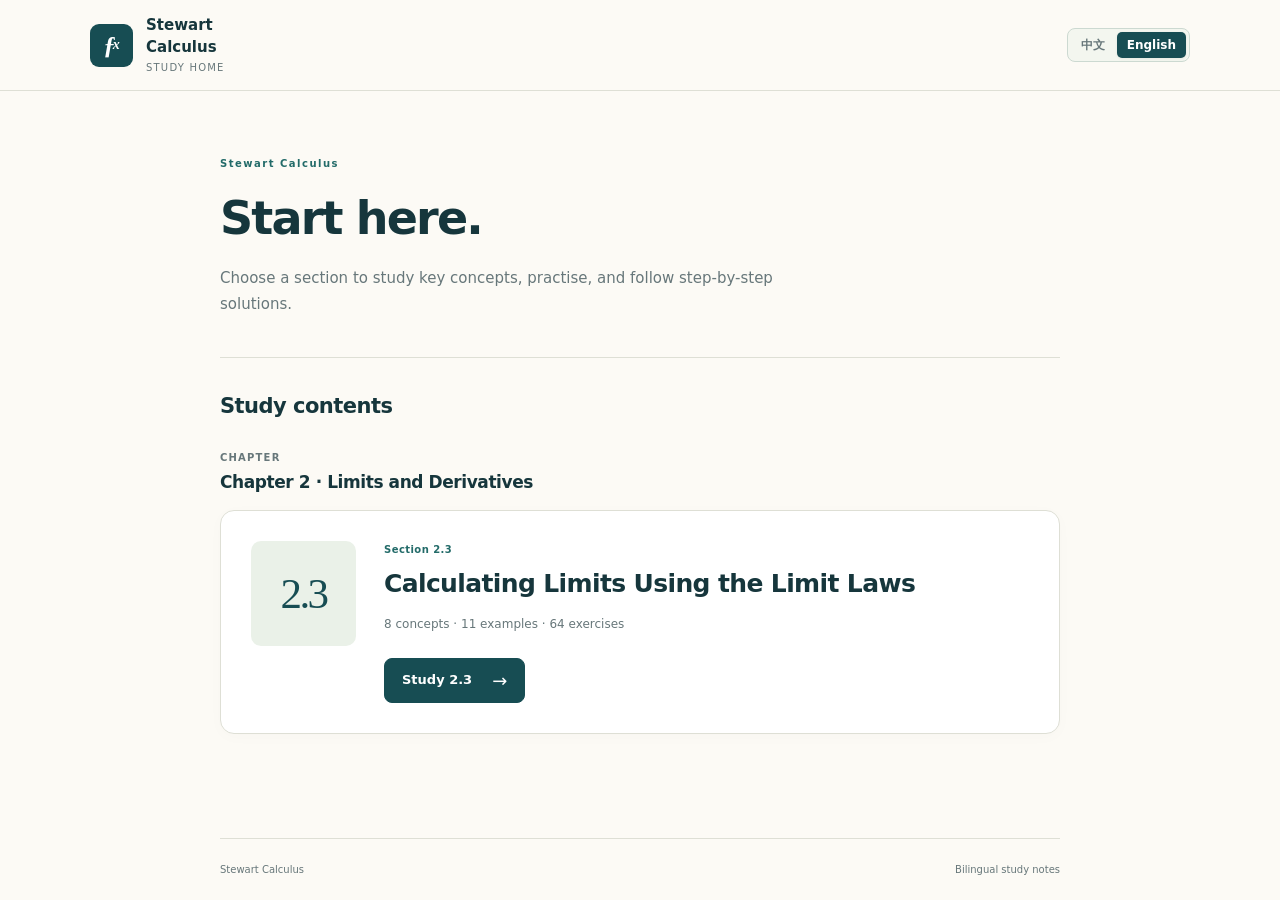
==== index.html @ 8fe97e00 "Create bilingual Stewart Calculus section 2.3 study site" ====
<!doctype html>
<html lang="en">
<head>
  <meta charset="UTF-8">
  <meta name="viewport" content="width=device-width, initial-scale=1">
  <meta name="theme-color" content="#174d53">
  <meta name="description" content="Bilingual study contents: concepts, examples, practice, and step-by-step solutions.">
  <title>Study home</title>
  <link rel="stylesheet" href="home.css">
  <script id="course-data" type="application/json">{"course":{"id":"stewart-calculus-7e","title":"Stewart 微积分","en":{"title":"Stewart Calculus"}},"sections":[{"slug":"2-3","section":"2.3","title":"用极限定律计算极限","en":{"title":"Calculating Limits Using the Limit Laws","chapter":"Chapter 2 · Limits and Derivatives"},"counts":{"concepts":8,"examples":11,"practice":0,"exercises":64},"chapter":"第 2 章 · 极限与导数"}]}</script>
  <script src="home.js" defer></script>
</head>
<body>
  <a class="skip-link" href="#main" data-i18n="skip">Skip to study contents</a>
  <header class="topbar">
    <a class="brand" href="index.html" id="home-link" aria-label="Course home">
      <span class="brand-mark" aria-hidden="true">ƒ<span>x</span></span>
      <span><span class="brand-title">Study notes</span><small data-i18n="brand">STUDY HOME</small></span>
    </a>
    <div class="language-switch" role="group" aria-label="Language / 语言">
      <button type="button" data-language="zh" aria-pressed="false" lang="zh-Hans">中文</button>
      <button type="button" data-language="en" class="is-active" aria-pressed="true" lang="en">English</button>
    </div>
  </header>
  <main id="main" tabindex="-1">
    <section class="welcome" aria-labelledby="welcome-title">
      <p class="eyebrow course-title">STUDY NOTES</p>
      <h1 id="welcome-title" data-i18n="welcome">Start here.</h1>
      <p class="intro" data-i18n="intro">Choose a section to study key concepts, practise, and follow step-by-step solutions.</p>
    </section>
    <section class="contents" aria-labelledby="contents-title">
      <h2 id="contents-title" data-i18n="contents">Study contents</h2>
      <div id="course-contents"></div>
      <p id="home-empty" hidden data-i18n="empty">No sections are available yet.</p>
      <p id="home-error" role="alert" hidden></p>
    </section>
  </main>
  <footer><span class="course-title">Study notes</span><span data-i18n="footer">Bilingual study notes</span></footer>
  <p class="sr-only" id="announcement" role="status" aria-live="polite"></p>
</body>
</html>
---- home.css ----
:root{--ink:#16363c;--muted:#67777a;--teal:#236b69;--teal-dark:#174d53;--paper:#fcfaf5;--line:#dedfd5;--gold:#cfb778}
*{box-sizing:border-box}
body{margin:0;background:var(--paper);color:var(--ink);font-family:"Segoe UI","Microsoft YaHei","PingFang SC",system-ui,sans-serif;font-size:16px;line-height:1.72}
h1,h2,h3,h4,p{margin:0}h1,h2,h3,h4{line-height:1.35;letter-spacing:-.025em}
a{color:inherit;text-decoration:none}button{font:inherit;cursor:pointer;touch-action:manipulation}a{touch-action:manipulation}
a:focus-visible,button:focus-visible{outline:3px solid #80bcb4;outline-offset:4px}
.sr-only{position:absolute;width:1px;height:1px;padding:0;margin:-1px;overflow:hidden;clip:rect(0,0,0,0);white-space:nowrap;border:0}
.skip-link{position:fixed;z-index:10;top:10px;left:10px;padding:8px 16px;border-radius:8px;background:var(--teal-dark);color:white;transform:translateY(-150%)}.skip-link:focus{transform:translateY(0)}
.topbar{min-height:75px;display:flex;align-items:center;justify-content:space-between;gap:16px;padding:15px max(30px,calc((100vw - 1100px)/2));border-bottom:1px solid var(--line)}
.brand{display:flex;align-items:center;gap:13px;font-size:15px;font-weight:700;line-height:1.45}
.brand small{display:block;font-size:10px;letter-spacing:.12em;color:var(--muted);font-weight:500;margin-top:2px}
.brand-mark{display:flex;align-items:center;justify-content:center;flex:0 0 43px;height:43px;border-radius:9px;background:var(--teal-dark);color:white;font-family:Georgia,serif;font-size:25px;font-style:italic;line-height:1}.brand-mark span{font-size:14px;margin-left:-3px}
.language-switch{display:inline-flex;align-items:center;flex-shrink:0;gap:2px;padding:3px;border:1px solid #ccd9d1;border-radius:8px;background:#f3f6ef}
.language-switch button{border:0;background:transparent;color:var(--muted);padding:5px 10px;border-radius:5px;font-size:12px;font-weight:600;line-height:1.4}
.language-switch button.is-active{background:var(--teal-dark);color:white;box-shadow:0 1px 3px #16363c12}.language-switch button:hover:not(.is-active){background:#e7eee5;color:var(--ink)}
main{max-width:900px;margin:auto;padding:64px 30px 77px;min-height:calc(100vh - 153px)}
.welcome{padding-bottom:39px;border-bottom:1px solid var(--line)}
.eyebrow{font-size:10px;letter-spacing:.15em;font-weight:700;color:var(--teal)}
.welcome h1{font-size:46px;font-weight:720;letter-spacing:-.04em;margin-top:15px}
.intro{max-width:600px;margin-top:17px;font-size:15px;color:var(--muted)}
.contents{padding-top:34px}.contents>h2{font-size:21px;font-weight:650}
.chapter-heading{margin-top:29px;margin-bottom:16px}.chapter-label{color:var(--muted);font-size:10px;font-weight:700;letter-spacing:.12em}.chapter-heading h3{font-size:17px;font-weight:600;margin-top:5px}
.lesson-card{display:grid;grid-template-columns:105px minmax(0,1fr);gap:28px;padding:30px;background:white;border:1px solid var(--line);border-radius:14px;box-shadow:0 3px 16px #18383c05}
.section-number{display:grid;place-items:center;align-self:start;height:105px;border-radius:10px;background:#eaf1e8;color:var(--teal-dark);font-family:Georgia,serif;font-size:43px;letter-spacing:-.06em;font-weight:400}
.lesson-card+.lesson-card{margin-top:16px}
.lesson-label{font-size:10px;font-weight:600;color:var(--teal);letter-spacing:.045em}.lesson-content{min-width:0}.lesson-content h4{font-size:25px;line-height:1.45;margin-top:7px;overflow-wrap:break-word}
.lesson-meta{font-size:12px;color:var(--muted);margin-top:12px;line-height:1.8}
.lesson-link{display:inline-flex;align-items:center;justify-content:center;gap:20px;padding:10px 17px;border:1px solid var(--teal-dark);border-radius:8px;background:var(--teal-dark);color:white;font-size:13px;font-weight:600;margin-top:23px;min-height:44px}.lesson-link:hover{background:var(--teal);border-color:var(--teal)}.lesson-link span:last-child{font-size:18px;font-weight:400;line-height:1}
footer{max-width:840px;margin:0 auto;padding:22px 0;border-top:1px solid var(--line);display:flex;justify-content:space-between;gap:16px;font-size:10px;color:var(--muted)}
@media(max-width:680px){.topbar{padding:14px 22px}.welcome h1{font-size:38px}main{padding:43px 22px 57px}.welcome{padding-bottom:31px}.contents{padding-top:27px}.lesson-card{padding:23px;grid-template-columns:76px minmax(0,1fr);gap:21px}.section-number{height:76px;font-size:34px}.lesson-content h4{font-size:22px}.lesson-meta{font-size:11px}footer{margin:0 22px;padding:20px 0}}
@media(max-width:480px){.topbar{padding:13px 16px;gap:9px;min-height:69px}.brand{font-size:12px;gap:8px}.brand-mark{flex-basis:36px;height:36px;font-size:23px}.brand small{font-size:9px}.language-switch{padding:2px;gap:0}.language-switch button{padding:6px 7px;font-size:11px}main{padding:37px 19px 45px;min-height:calc(100vh - 141px)}.welcome h1{font-size:34px}.intro{font-size:13px;margin-top:14px}.welcome{padding-bottom:28px}.contents>h2{font-size:19px}.chapter-heading{margin-top:23px}.chapter-heading h3{font-size:15px}.lesson-card{display:block;padding:22px}.section-number{display:inline-flex;align-items:center;justify-content:center;width:58px;height:53px;font-size:28px;margin-bottom:19px}.lesson-content h4{font-size:23px}.lesson-meta{font-size:11px}.lesson-link{margin-top:21px}footer{margin:0 19px;font-size:9px}}
@media(prefers-reduced-motion:reduce){*{scroll-behavior:auto!important}}

.course-section-group+.course-section-group{margin-top:35px}.brand-title{overflow-wrap:anywhere;max-width:420px}.course-title{overflow-wrap:anywhere}#course-contents{margin-top:23px}
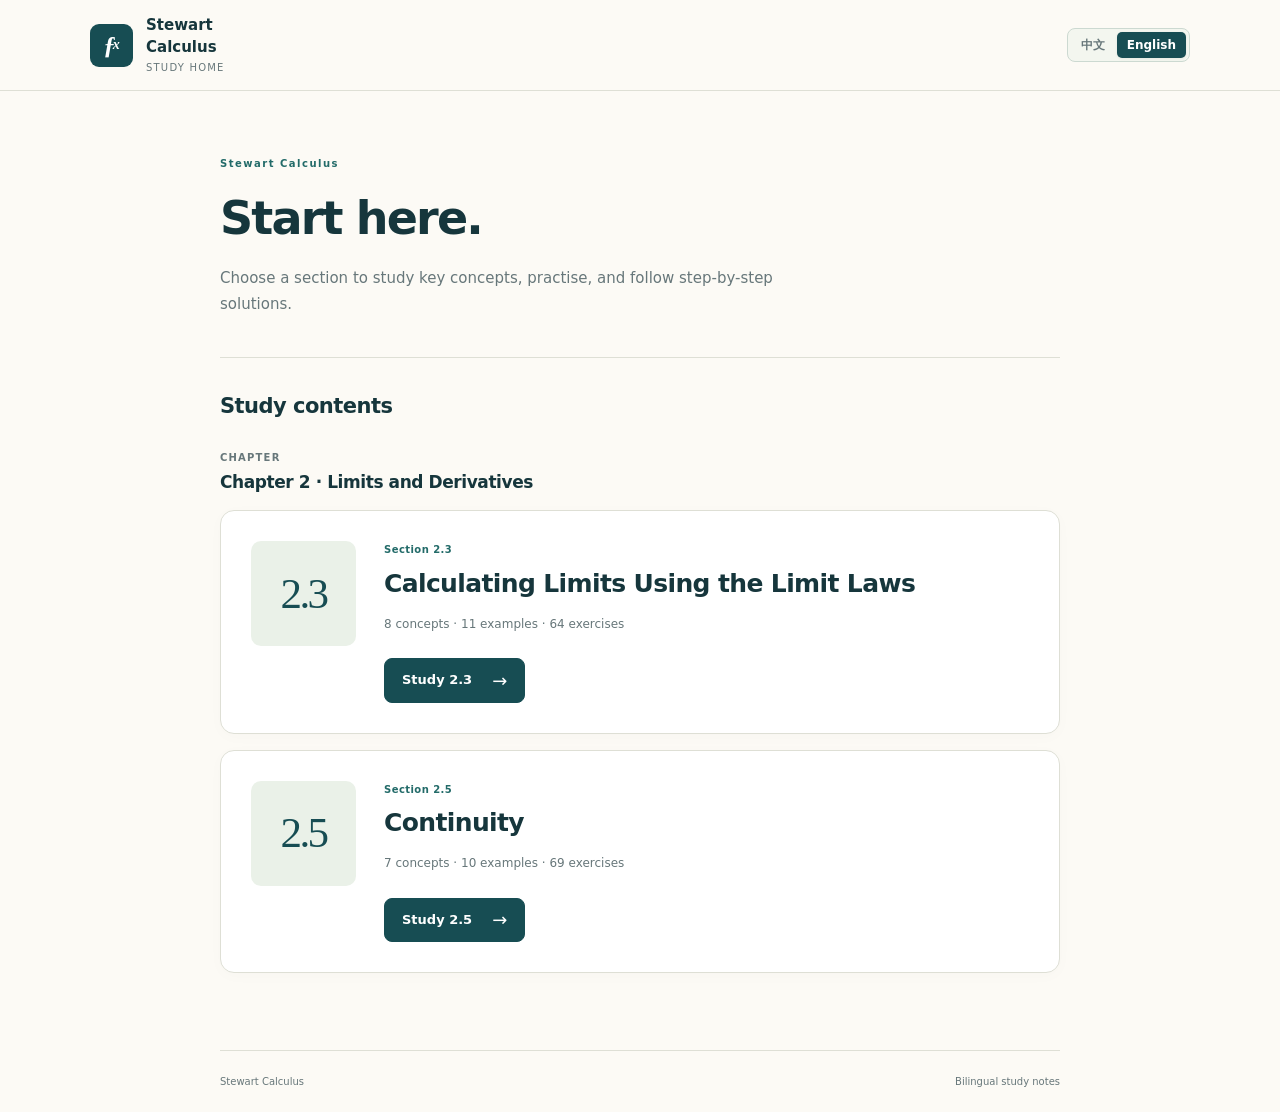
==== commit 7fb4666d: "Publish Stewart Calculus section 2.5 continuity study page" ====
--- a/index.html
+++ b/index.html
@@ -7,7 +7,7 @@
   <meta name="description" content="Bilingual study contents: concepts, examples, practice, and step-by-step solutions.">
   <title>Study home</title>
   <link rel="stylesheet" href="home.css">
-  <script id="course-data" type="application/json">{"course":{"id":"stewart-calculus-7e","title":"Stewart 微积分","en":{"title":"Stewart Calculus"}},"sections":[{"slug":"2-3","section":"2.3","title":"用极限定律计算极限","en":{"title":"Calculating Limits Using the Limit Laws","chapter":"Chapter 2 · Limits and Derivatives"},"counts":{"concepts":8,"examples":11,"practice":0,"exercises":64},"chapter":"第 2 章 · 极限与导数"}]}</script>
+  <script id="course-data" type="application/json">{"course":{"id":"stewart-calculus-7e","title":"Stewart 微积分","en":{"title":"Stewart Calculus"}},"sections":[{"slug":"2-3","section":"2.3","title":"用极限定律计算极限","en":{"title":"Calculating Limits Using the Limit Laws","chapter":"Chapter 2 · Limits and Derivatives"},"counts":{"concepts":8,"examples":11,"practice":0,"exercises":64},"chapter":"第 2 章 · 极限与导数"},{"slug":"2-5","section":"2.5","title":"连续性","en":{"title":"Continuity","chapter":"Chapter 2 · Limits and Derivatives"},"chapter":"第 2 章 · 极限与导数","counts":{"concepts":7,"examples":10,"practice":0,"exercises":69}}]}</script>
   <script src="home.js" defer></script>
 </head>
 <body>
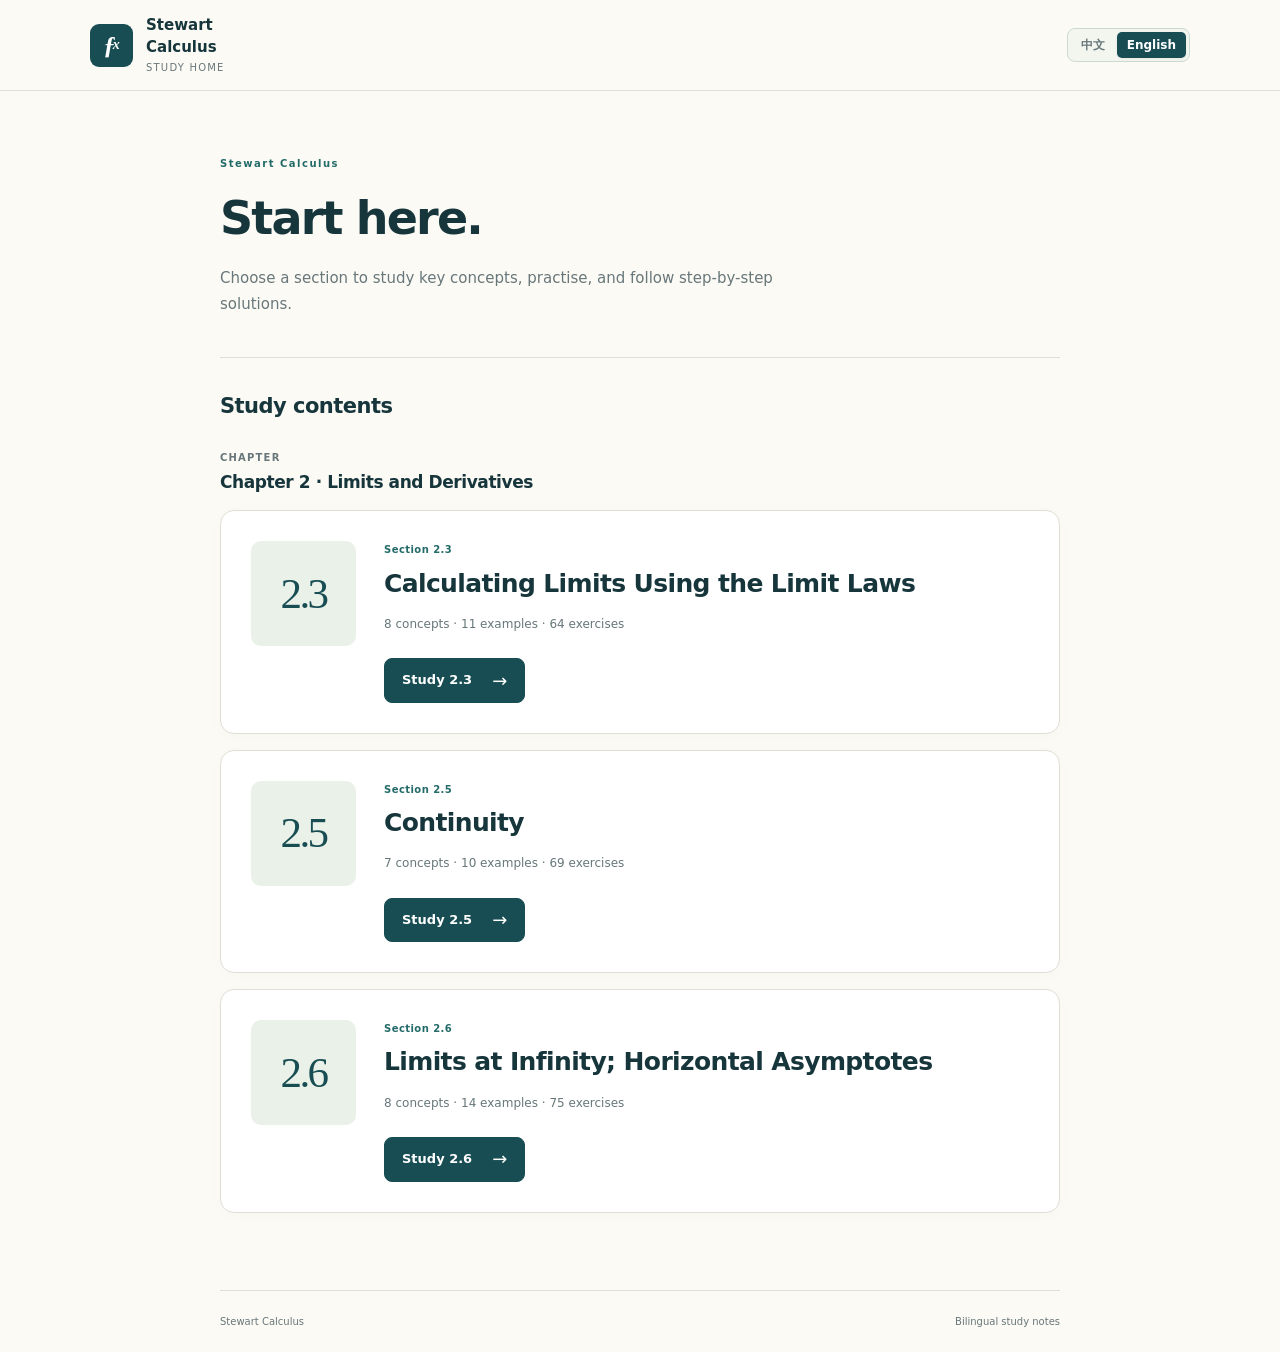
==== commit 64fbccf1: "Publish reviewed Stewart Calculus section 2.6" ====
--- a/index.html
+++ b/index.html
@@ -7,7 +7,7 @@
   <meta name="description" content="Bilingual study contents: concepts, examples, practice, and step-by-step solutions.">
   <title>Study home</title>
   <link rel="stylesheet" href="home.css">
-  <script id="course-data" type="application/json">{"course":{"id":"stewart-calculus-7e","title":"Stewart 微积分","en":{"title":"Stewart Calculus"}},"sections":[{"slug":"2-3","section":"2.3","title":"用极限定律计算极限","en":{"title":"Calculating Limits Using the Limit Laws","chapter":"Chapter 2 · Limits and Derivatives"},"counts":{"concepts":8,"examples":11,"practice":0,"exercises":64},"chapter":"第 2 章 · 极限与导数"},{"slug":"2-5","section":"2.5","title":"连续性","en":{"title":"Continuity","chapter":"Chapter 2 · Limits and Derivatives"},"chapter":"第 2 章 · 极限与导数","counts":{"concepts":7,"examples":10,"practice":0,"exercises":69}}]}</script>
+  <script id="course-data" type="application/json">{"course":{"id":"stewart-calculus-7e","title":"Stewart 微积分","en":{"title":"Stewart Calculus"}},"sections":[{"slug":"2-3","section":"2.3","title":"用极限定律计算极限","en":{"title":"Calculating Limits Using the Limit Laws","chapter":"Chapter 2 · Limits and Derivatives"},"counts":{"concepts":8,"examples":11,"practice":0,"exercises":64},"chapter":"第 2 章 · 极限与导数"},{"slug":"2-5","section":"2.5","title":"连续性","en":{"title":"Continuity","chapter":"Chapter 2 · Limits and Derivatives"},"chapter":"第 2 章 · 极限与导数","counts":{"concepts":7,"examples":10,"practice":0,"exercises":69}},{"slug":"2-6","section":"2.6","title":"无穷远处的极限与水平渐近线","en":{"title":"Limits at Infinity; Horizontal Asymptotes","chapter":"Chapter 2 · Limits and Derivatives"},"counts":{"concepts":8,"examples":14,"practice":0,"exercises":75},"chapter":"第 2 章 · 极限与导数"}]}</script>
   <script src="home.js" defer></script>
 </head>
 <body>
